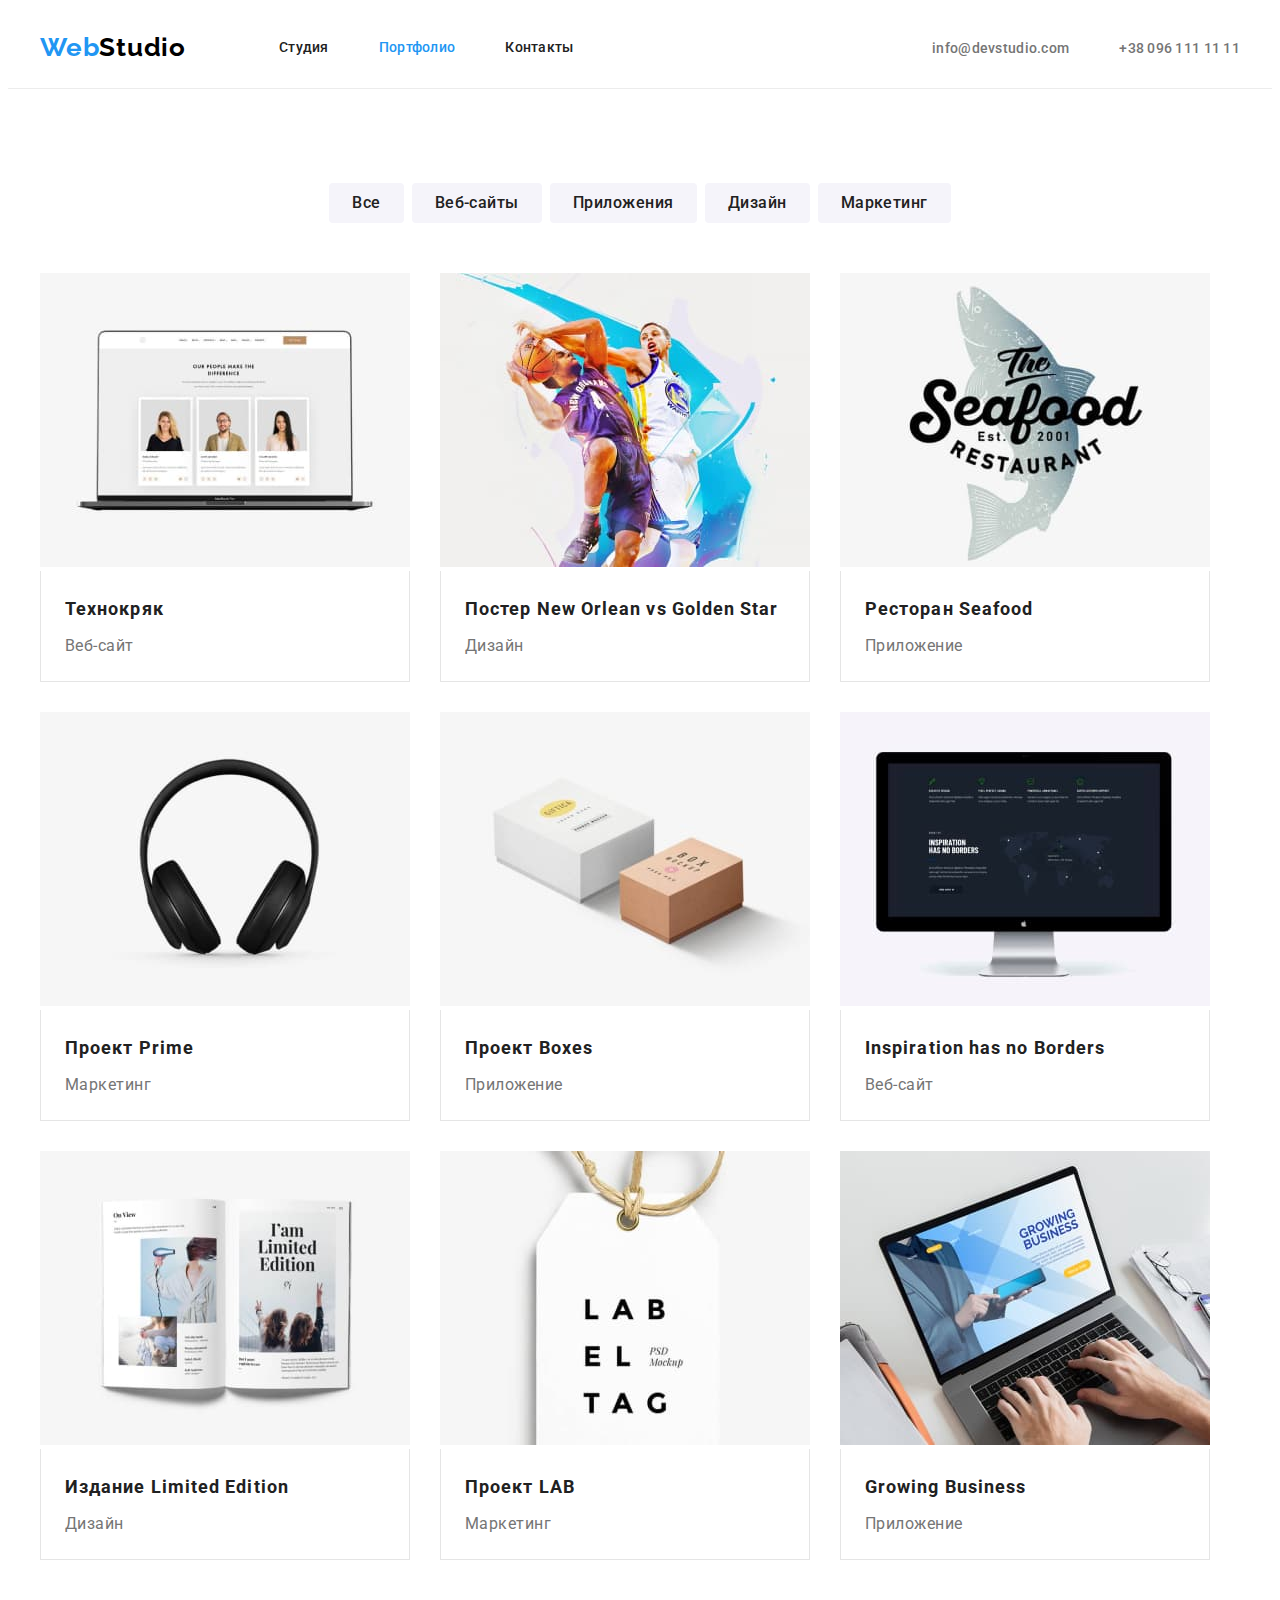
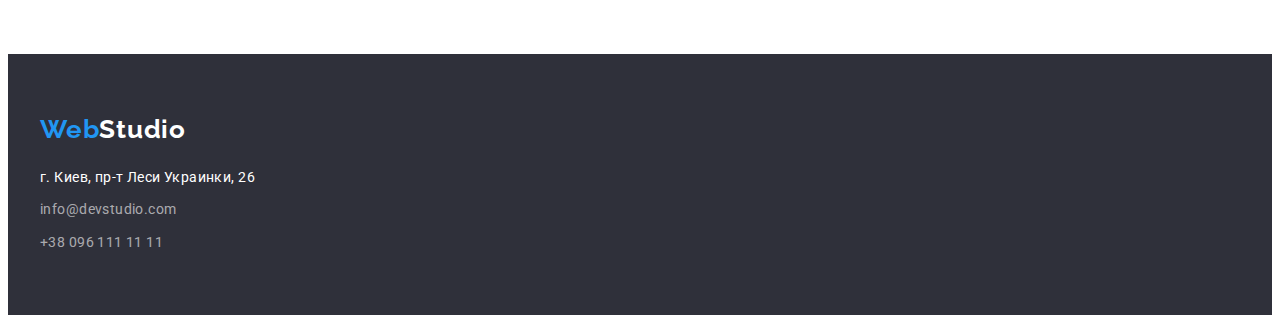
==== portfolio.html @ a5c8234f "Initial commit" ====
<!DOCTYPE html>
<html lang="en">
  <head>
    <meta charset="UTF-8" />
    <meta http-equiv="X-UA-Compatible" content="IE=edge" />
    <meta name="viewport" content="width=device-width, initial-scale=1.0" />
    <title>Портфолио</title>
    <link rel="preconnect" href="https://fonts.googleapis.com" />
    <link rel="preconnect" href="https://fonts.gstatic.com" crossorigin />
    <link
      href="https://fonts.googleapis.com/css2?family=Raleway:wght@700&family=Roboto:wght@400;500;700;900&display=swap"
      rel="stylesheet"
    />
    <link
      rel="stylesheet"
      href="https://cdnjs.cloudflare.com/ajax/libs/modern-normalize/1.1.0/modern-normalize.min.css"
      integrity="sha512-wpPYUAdjBVSE4KJnH1VR1HeZfpl1ub8YT/NKx4PuQ5NmX2tKuGu6U/JRp5y+Y8XG2tV+wKQpNHVUX03MfMFn9Q=="
      crossorigin="anonymous"
      referrerpolicy="no-referrer"
    />
    <link rel="stylesheet" href="./css/styles.css" />
  </head>
  <body>
    <header class="page-header">
      <div class="container main-nav">
        <nav class="nav">
          <a class="logo" href="./index.html" lang="en"> Web<span class="nav-logo">Studio</span></a>

          <ul class="nav-list">
            <li class="item"><a href="./index.html" class="link">Студия</a></li>
            <li class="item"><a href="./portfolio.html" class="link activ">Портфолио</a></li>
            <li class="item"><a href="./index.html" class="link">Контакты</a></li>
          </ul>
        </nav>
        <ul class="contact-list">
          <li class="item">
            <a href="mailto:info@devstudio.com" class="link">info@devstudio.com</a>
          </li>
          <li class="item"><a href="tel:+380961111111" class="link">+38 096 111 11 11</a></li>
        </ul>
      </div>
    </header>
    <main>
      <section class="filtr">
        <div class="container">
          <ul class="main-list">
            <li class="item"><button class="filtr-button" type="button">Все</button></li>
            <li class="item"><button class="filtr-button" type="button">Веб-сайты</button></li>
            <li class="item"><button class="filtr-button" type="button">Приложения</button></li>
            <li class="item"><button class="filtr-button" type="button">Дизайн</button></li>
            <li class="item"><button class="filtr-button" type="button">Маркетинг</button></li>
          </ul>

          <ul class="filtr-list">
            <li class="item">
              <a href="" class="filtr-link">
                <img
                  class="photo"
                  src="images/images-portfolio/img.jpg"
                  alt="Страница"
                  width="370"
                />
                <div class="portfolio">
                  <h2 class="filtr-title">Технокряк</h2>
                <p class="filtr-text">Веб-сайт</p>
                </div>
              </a>
            </li>
            <li class="item">
              <a href="" class="filtr-link">
                <img
                  class="photo"
                  src="images/images-portfolio/img1.jpg"
                  alt="Постер"
                  width="370"
                />
                <div class="portfolio">
                  <h2 class="filtr-title">Постер New Orlean vs Golden Star</h2>
                <p class="filtr-text">Дизайн</p>
                </div>
              </a>
            </li>
            <li class="item">
              <a href="" class="filtr-link">
                <img
                  class="photo"
                  src="images/images-portfolio/img2.jpg"
                  alt="Эмблема ресторана"
                  width="370"
                />
              <div class="portfolio">
                <h2 class="filtr-title">Ресторан Seafood</h2>
                <p class="filtr-text">Приложение</p>
              </div>
              </a>
            </li>
            <li class="item">
              <a href="" class="filtr-link">
                <img
                  class="photo"
                  src="images/images-portfolio/img3.jpg"
                  alt="Наушники"
                  width="370"
                />
                <div class="portfolio">
                  <h2 class="filtr-title">Проект Prime</h2>
                <p class="filtr-text">Маркетинг</p>
                </div>
              </a>
            </li>
            <li class="item">
              <a href="" class="filtr-link">
                <img
                  class="photo"
                  src="images/images-portfolio/img4.jpg"
                  alt="Коробки"
                  width="370"
                />
                <div class="portfolio">
                  <h2 class="filtr-title">Проект Boxes</h2>
                <p class="filtr-text">Приложение</p>
                </div>
              </a>
            </li>
            <li class="item">
              <a href="" class="filtr-link">
                <img
                  class="photo"
                  src="images/images-portfolio/img5.jpg"
                  alt="Веб-сайт"
                  width="370"
                />
                <div class="portfolio">
                  <h2 class="filtr-title">Inspiration has no Borders</h2>
                <p class="filtr-text">Веб-сайт</p>
                </div>
              </a>
            </li>
            <li class="item">
              <a href="" class="filtr-link">
                <img class="photo" src="images/images-portfolio/img6.jpg" alt="Книга" width="370" />
                <div class="portfolio">
                  <h2 class="filtr-title">Издание Limited Edition</h2>
                <p class="filtr-text">Дизайн</p>
                </div>
              </a>
            </li>
            <li class="item">
              <a href="" class="filtr-link">
                <img
                  class="photo"
                  src="images/images-portfolio/img7.jpg"
                  alt="Проект"
                  width="370"
                />
                <div class="portfolio">
                  <h2 class="filtr-title">Проект LAB</h2>
                <p class="filtr-text">Маркетинг</p>
                </div>
              </a>
            </li>
            <li class="item">
              <a href="" class="filtr-link">
                <img
                  class="photo"
                  src="images/images-portfolio/img8.jpg"
                  alt="Веб-страница"
                  width="370"
                />
                <div class="portfolio">
                  <h2 class="filtr-title">Growing Business</h2>
                <p class="filtr-text">Приложение</p>
                </div>
              </a>
            </li>
          </ul>
        </div>
      </section>
    </main>

    <!--Подвал-->
    <footer class="footer">
      <div class="container">
        <a class="logo vault" href="./index.html"> Web<span class="logo-down">Studio</span> </a>
        <address class="address">г. Киев, пр-т Леси Украинки, 26</address>
        <ul>
          <li class="footer-item"><a href="mailto:info@devstudio.com" class="footer-link">info@devstudio.com</a></li>
          <li class="footer-item"><a href="tel:+380961111111" class="footer-link">+38 096 111 11 11</a></li>
        </ul>
      </div>
    </footer>
  </body>
</html>
---- css/styles.css ----
:root {
    --primary-text-color: #757575;
    --title-text-color: #212121;
    --accent-color: #2196F3;
}

body {
    background-color: #FFFFFF;
    color: var(--primary-text-color);
    font-family: Roboto, sans-serif;
    
}

ul {
    list-style: none;
    margin: 0;
}



/* main-nav */
.main-nav {
    display: flex;
    align-items: center;

    
}

.container {
    width: 1200px;
    padding-left: 15px;
    padding-right: 15px;
    margin-right: auto;
    margin-left: auto;
}
.container ul {
    padding: 0;
}
.page-header {
    border-bottom: 1px solid #ECECEC;
}
/* logo */
.nav {
    display: flex;
    align-items: center;
}
.logo {
    
    color: var(--accent-color);
    font-family: Raleway, sans-serif;
    font-weight: 700;
    font-size: 26px;
    line-height: 1.20;
    letter-spacing: 0.03em;
    text-decoration: none;
    
}

.nav-logo {
    color: #000000;
    }

/* nav-list contact-list*/
.nav-list {
    display: flex;

    margin: 0;
    padding: 0;
    margin-left: 93px;
}

.nav-list .item + .item {
    margin-left: 50px;
}


.nav-list .link {
    display: block;
    padding-top: 32px;
    padding-bottom: 32px;

    color: var(--title-text-color);
    
    font-weight: 500;
    font-size: 14px;
    line-height: 1.14;
    letter-spacing: 0.02em;

    text-decoration: none;
    
}

.nav-list .activ {
    color:#2196F3;
}

.nav-list .link:hover,
.nav-list .link:focus,
.contact-list .link:hover,
.contact-list .link:focus {
    color: var(--accent-color);
}

.contact-list {
    display: flex;
    margin-left: auto;
    padding: 0;

}
.contact-list .item + .item {
    margin-left: 50px;
}


.contact-list .link {
    display: block;
    padding-top: 32px;
    padding-bottom: 32px;
    
    color: var(--primary-text-color);
    font-weight: 500;
    font-size: 14px;
    line-height: 16px;
    letter-spacing: 0.02em;

    text-decoration: none;
    
}

/* Герой */

.hero {
    background-color: #2F303A;
    text-align: center;
    padding-top: 200px;
    padding-bottom: 200px;
}

.hero-title {
    margin-top: 0;
    margin-bottom: 30px;
    margin-left: auto;
    margin-right: auto;
    width: 696px;

    color: #FFFFFF;

    font-weight: 900;
    font-size: 44px;
    line-height: 1.36;
    letter-spacing: 0.06em;
    

    text-transform: uppercase;
    }

.hero-button {
    border: 1px solid transparent;
    display: inline-block;
    border-radius: 4px;
    padding: 10px 32px;
    

    color: #FFFFFF;
    background-color: var(--accent-color);
    
    font-family: inherit;
    font-weight: 700;
    font-size: 16px;
    line-height: 1.88;
    letter-spacing: 0.06em;

    cursor: pointer;
}

.hero-button:hover,
.hero-button:focus {
    background-color: #188CE8;
}


/* section */

.section {
    padding-top: 94px;
    padding-bottom: 94px;
}

.section.no-padding {
    padding-top: 0;
}


.visually-hidden {
    position: absolute;
    width: 1px;
    height: 1px;
    margin: -1px;
    border: 0;
    padding: 0;

    white-space: nowrap;
    clip-path: inset(100%);
    clip: rect(0 0 0 0);
    overflow: hidden;
}

.feature-list {
    display: flex;
    margin-top: 0;
    
}

.feature-list .item {
    width: 270px;
}
.feature-list .item + .item {
    margin-left: 30px;
}

.section-title {
    margin-top: 0;
    margin-bottom: 50px;

    color: var(--title-text-color);

    font-weight: 700;
    font-size: 36px;
    line-height: 1.17;
    text-align: center;
    letter-spacing: 0.03em;
    
}
.activity-list {
    display: flex;
}

.activity-list .item + .item {
    margin-left: 30px;
}

.title {
    margin-top: 0;
    margin-bottom: 10px;
    color: var(--title-text-color);

    font-weight: 700;
    font-size: 14px;
    line-height: 1.14;
    letter-spacing: 0.03em;
    text-transform: uppercase;
    
}
.command{
    background-color: #F5F4FA;
}
.command-title {
    margin-top: 0;
    margin-bottom: 10px;

    color: var(--title-text-color);

    font-weight: 500;
    font-size: 16px;
    line-height: 1.19;
    text-align: center;
    letter-spacing: 0.03em;
    
}
.our-command {
    padding-top: 30px;
    padding-bottom: 30px;
}
.command-list {
    display: flex;
}

.command-list .item + .item {
    margin-left: 30px;
}

.command-list .text {
    font-weight: 400;
    font-size: 16px;
    line-height: 1.19;  
    text-align: center;
    letter-spacing: 0.03em;
}

.text {
    margin-top: 0;
    margin-bottom: 0;
}



/* Подвал */
.address {
    margin-bottom: 9px;
    color: #FFFFFF;

    font-style: normal;
    font-size: 14px;
    line-height: 1.71;
    letter-spacing: 0.03em;

}

.logo-down {
    color: #FFFFFF;
      
}

.container .logo {
    display: block;
}
.container .vault {
    margin-bottom: 20px;
}
.footer-link {
    color: rgba(255, 255, 255, 0.6);

    font-size: 14px;
    line-height: 1.71;  
    letter-spacing: 0.03em;

    text-decoration: none;
    
}
.footer-item:nth-last-child(2) {
    margin-bottom: 9px;
}

.footer-link:hover,
.footer-link:focus {
    color: var(--accent-color);

}

.footer {
    background-color: #2F303A;
    padding-top: 60px;
    padding-bottom: 60px;
}


/* Портфолио */
.filtr {
    padding-top: 94px;
    padding-bottom: 94px;
}

.main-list {
    display: flex;
    justify-content:center;

    margin-bottom: 50px;
}
.main-list .item + .item {
    margin-left: 8px;
}

.filtr-button {
    border: 1px solid transparent;
    display: inline-block;
    border-radius: 4px;
    padding: 6px 22px;

    color: var(--title-text-color);
    font-family: inherit;
    
    background-color: #F5F4FA;
    font-weight: 500;
    font-size: 16px;
    line-height: 1.63;
    letter-spacing: 0.03em;

    cursor: pointer;

}

.filtr-button:hover,
.filtr-button:focus {
    color: #FFFFFF;
    background-color: #2196F3;
}
 
.filtr-link {
    text-decoration: none;
    
}


.portfolio {
    border-right: 1px solid #E5E5E5;
    border-bottom: 1px solid #E5E5E5;
    border-left: 1px solid #E5E5E5;
    padding-top: 20px;
    padding-right: 24px;
    padding-bottom: 20px;
    padding-left: 24px;

}


.filtr-title {
    margin-top: 0; 
    margin-bottom: 4px;
    

    color: var(--title-text-color);

    font-weight: 700;
    font-size: 18px;
    line-height: 2;
    letter-spacing: 0.06em;

}

.filtr-list {
    display: flex;
    flex-wrap: wrap;
}

.filtr-list .item {
    width: 370px;
    margin-right: 30px;
    margin-bottom: 30px;
}
.filtr-list .item:nth-child(3n) {
    margin-right: 0;
}

.filtr-list .item:nth-last-child(-n + 3) {
    margin-bottom: 0;
}

.filtr-text {
    margin: 0;
    color: var(--primary-text-color);

    font-size: 16px;
    line-height: 1.88;
    letter-spacing: 0.03em;
    
    
}
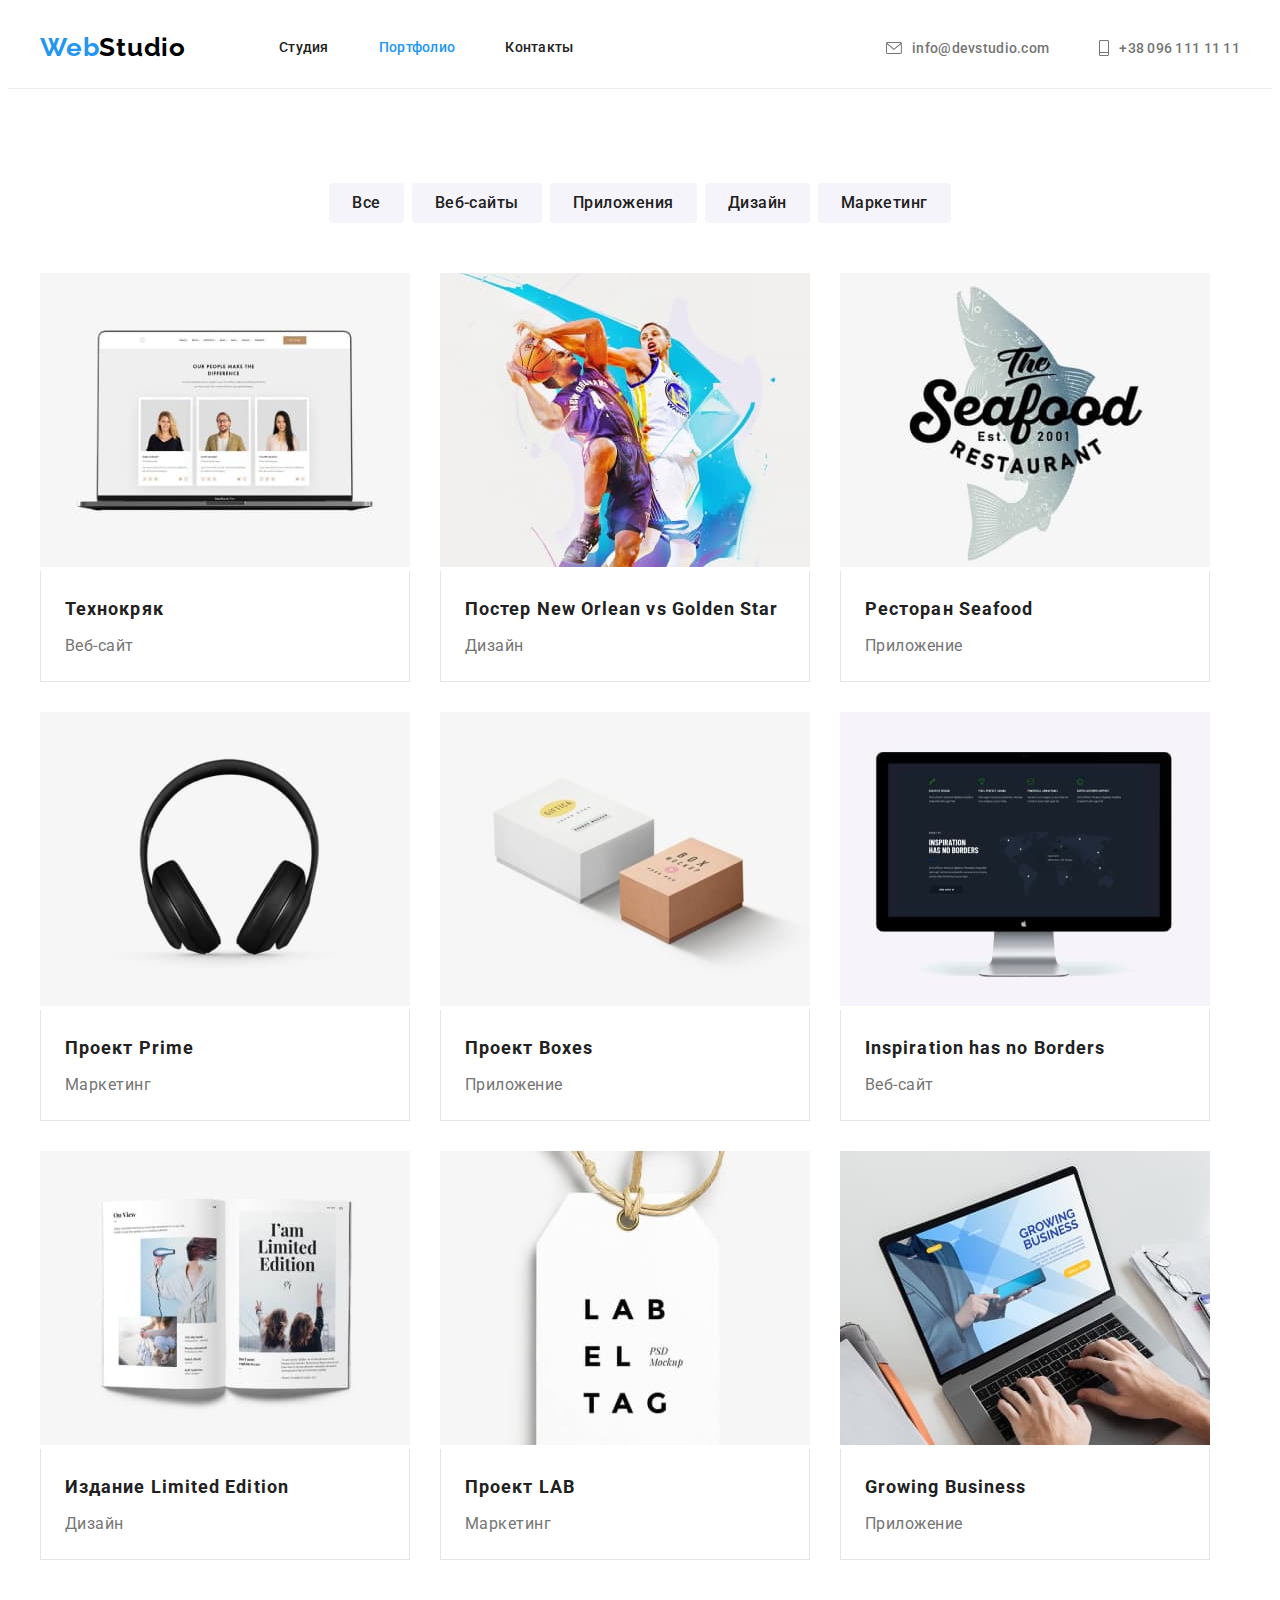
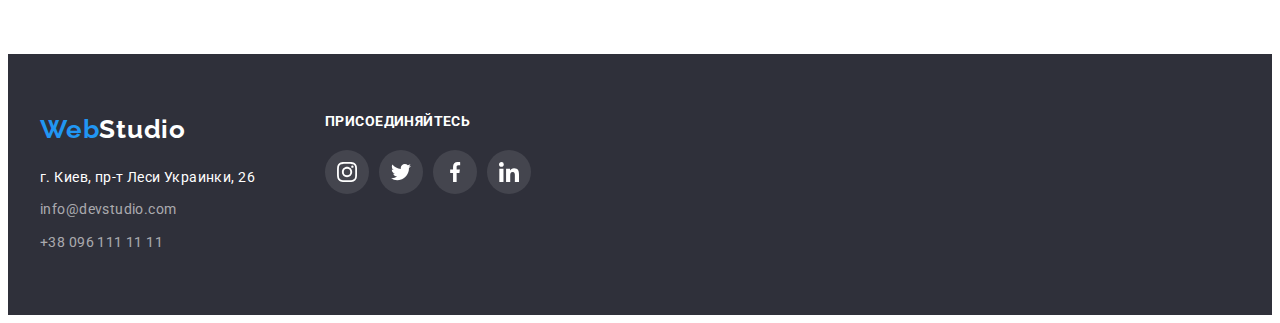
==== commit 97af9710: "Update styles.css" ====
--- a/portfolio.html
+++ b/portfolio.html
@@ -34,9 +34,21 @@
         </nav>
         <ul class="contact-list">
           <li class="item">
-            <a href="mailto:info@devstudio.com" class="link">info@devstudio.com</a>
+            <a href="mailto:info@devstudio.com" class="link">
+              <svg class="mail-icon" width="16" height="12">
+                <use href="./images/sprite.svg#icon-mail"></use>
+              </svg>
+              info@devstudio.com</a
+            >
           </li>
-          <li class="item"><a href="tel:+380961111111" class="link">+38 096 111 11 11</a></li>
+          <li class="item">
+            <a href="tel:+380961111111" class="link">
+              <svg class="phone-icon" width="10" height="16">
+                <use href="./images/sprite.svg#icon-phone"></use>
+              </svg>
+              +38 096 111 11 11</a
+            >
+          </li>
         </ul>
       </div>
     </header>
@@ -180,13 +192,76 @@
 
     <!--Подвал-->
     <footer class="footer">
-      <div class="container">
-        <a class="logo vault" href="./index.html"> Web<span class="logo-down">Studio</span> </a>
-        <address class="address">г. Киев, пр-т Леси Украинки, 26</address>
-        <ul>
-          <li class="footer-item"><a href="mailto:info@devstudio.com" class="footer-link">info@devstudio.com</a></li>
-          <li class="footer-item"><a href="tel:+380961111111" class="footer-link">+38 096 111 11 11</a></li>
-        </ul>
+      <div class="container div-footer">
+        <div class="contact">
+          <a class="logo vault" href="./index.html"> Web<span class="logo-down">Studio</span> </a>
+          <address class="address">г. Киев, пр-т Леси Украинки, 26</address>
+          <ul>
+            <li class="footer-item">
+              <a href="mailto:info@devstudio.com" class="footer-link">info@devstudio.com</a>
+            </li>
+            <li class="footer-item">
+              <a href="tel:+380961111111" class="footer-link">+38 096 111 11 11</a>
+            </li>
+          </ul>
+        </div>
+        <div class="join">
+          <h2 class="join-title">присоединяйтесь</h2>
+          <ul class="join-list">
+            <li class="join-item">
+              <a
+                class="join-link"
+                href=""
+                target="_blank"
+                rel="noopener noreferrer"
+                aria-label="иконка Instagram"
+              >
+                <svg class="join-icons" width="20" height="20">
+                  <use href="./images/sprite.svg#icon-instagram"></use>
+                </svg>
+              </a>
+            </li>
+            <li class="join-item">
+              <a
+                class="join-link"
+                href=""
+                target="_blank"
+                rel="noopener noreferrer"
+                aria-label="иконка Twitter"
+              >
+                <svg class="join-icons" width="20" height="20">
+                  <use href="./images/sprite.svg#icon-twitter"></use>
+                </svg>
+              </a>
+            </li>
+            <li class="join-item">
+              <a
+                class="join-link"
+                href=""
+                target="_blank"
+                rel="noopener noreferrer"
+                aria-label="иконка Facebook"
+              >
+                <svg class="join-icons" width="20" height="20">
+                  <use href="./images/sprite.svg#icon-facebook"></use>
+                </svg>
+              </a>
+            </li>
+            <li class="join-item">
+              <a
+                class="join-link"
+                href=""
+                target="_blank"
+                rel="noopener noreferrer"
+                aria-label="иконка Linkedin"
+              >
+                <svg class="join-icons" width="20" height="20">
+                  <use href="./images/sprite.svg#icon-linkedin"></use>
+                </svg>
+              </a>
+            </li>
+          </ul>
+        </div>
       </div>
     </footer>
   </body>
--- a/css/styles.css
+++ b/css/styles.css
@@ -127,13 +127,33 @@
     
 }
 
-/* Герой */
-
+.item .link {
+    display: flex;
+    align-items: center;
+}
+
+.mail-icon {
+    margin-right: 10px;
+    fill: currentColor;
+
+}
+
+.phone-icon {
+    margin-right: 10px;
+    fill: currentColor;
+}
 .hero {
     background-color: #2F303A;
     text-align: center;
     padding-top: 200px;
     padding-bottom: 200px;
+    margin-right: 10px;
+    background-image: linear-gradient(rgba(47, 48, 58, 0.4), rgba(47, 48, 58, 0.4)), url(../images/icons/Img.jpg);
+    background-size: cover;
+    background-position: center;
+    background-repeat: no-repeat;
+       
+    
 }
 
 .hero-title {
@@ -218,6 +238,56 @@
     margin-left: 30px;
 }
 
+/* icons */
+
+
+.icon-antena::before {
+    background-image: url(../images/icons/antenna.svg);
+
+}
+
+.icon-clock::before {
+    background-image: url(../images/icons/clock.svg);
+}
+
+.icon-diagram::before {
+    background-image: url(../images/icons/diagram.svg);
+}
+
+.icon-astronaut::before {
+    background-image: url(../images/icons/astronaut.svg);
+}
+.feature-list .item::before {
+    content: '';
+    display: block;
+    height: 120px;
+    margin-bottom: 30px;
+
+    background-size: center;
+    background-repeat: no-repeat;
+    background-position: center;
+    background-color: #F5F4FA;
+
+
+}
+
+.icon-antena::before {
+    background-image: url(../images/icons/antenna.svg);
+
+}
+
+.icon-clock::before {
+    background-image: url(../images/icons/clock.svg);
+}
+
+.icon-diagram::before {
+    background-image: url(../images/icons/diagram.svg);
+}
+
+.icon-astronaut::before {
+    background-image: url(../images/icons/astronaut.svg);
+}
+
 .section-title {
     margin-top: 0;
     margin-bottom: 50px;
@@ -273,6 +343,12 @@
 }
 .command-list {
     display: flex;
+}
+
+.command-list .item {
+    background: #FFFFFF;
+    box-shadow: 0px 1px 3px rgba(0, 0, 0, 0.12), 0px 1px 1px rgba(0, 0, 0, 0.14), 0px 2px 1px rgba(0, 0, 0, 0.2);
+    border-radius: 0px 0px 4px 4px;
 }
 
 .command-list .item + .item {
@@ -285,11 +361,97 @@
     line-height: 1.19;  
     text-align: center;
     letter-spacing: 0.03em;
+    margin-bottom: 16px;
 }
 
 .text {
     margin-top: 0;
     margin-bottom: 0;
+}
+/* clients */
+.client {
+    padding-top: 94px;
+    padding-bottom: 94px;
+}
+
+.clients-title {
+    margin-top: 0;
+    margin-bottom: 50px;
+    text-align: center;
+
+    font-size: 36px;
+    line-height: 1.17;
+    letter-spacing: 0.03em;
+    color: #212121;
+}
+.clients-list {
+    display: flex;
+    justify-content: center;
+    align-items: center;
+}
+
+.clients-link {
+    display: flex;
+    align-items: center;
+    justify-content: center;
+    width: 170px;
+    height: 92px;
+
+    border: 1px solid #AFB1B8;
+    border-radius: 4px;
+
+}
+
+.client-icons {
+    fill: #AFB1B8;
+}
+
+.client-item:not(:last-child) {
+    margin-right: 30px;
+}
+
+.client-icons:hover,
+.client-icons:focus {
+    fill: #2196F3;
+}
+
+/* social icons */
+
+.socials {
+    display: flex;
+    justify-content: center;
+    align-items: center;
+}
+
+.social-link {
+    display: flex;
+    align-items: center;
+    justify-content: center;
+    width: 44px;
+    height: 44px;
+
+    background-color: #FFFFFF;
+
+    border-radius: 50%;
+}
+
+.social-link:hover,
+.social-link:focus {
+    background-color: #2196F3;
+}
+
+
+.socials-items:not(:last-child) {
+    margin-right: 10px;
+}
+
+.social-icons {
+    fill: #AFB1B8;
+}
+
+.social-link:hover .social-icons,
+.social-link:focus .social-icons {
+    fill: #FFFFFF;
 }
 
 
@@ -317,6 +479,12 @@
 .container .vault {
     margin-bottom: 20px;
 }
+
+.container.div-footer {
+    display: flex;
+    
+ }
+
 .footer-link {
     color: rgba(255, 255, 255, 0.6);
 
@@ -341,6 +509,53 @@
     background-color: #2F303A;
     padding-top: 60px;
     padding-bottom: 60px;
+}
+
+
+.contact {
+    margin-right: 70px;
+}
+
+.join-title {
+    margin-top: 0;
+    margin-bottom: 20px;
+
+    font-weight: 700;
+    font-size: 14px;
+    line-height: 1.14;
+    letter-spacing: 0.03em;
+    text-transform: uppercase;
+        
+    color: #FFFFFF;
+}
+
+.join-list {
+    display: flex;
+    align-items: center;
+}
+.join-link {
+    display: flex;
+    align-items: center;
+    justify-content: center;
+    width: 44px;
+    height: 44px;
+
+    background-color: rgba(255, 255, 255, 0.1);
+
+    border-radius: 50%;
+}
+
+.join-item:not(:last-child) {
+    margin-right: 10px;
+}
+
+.join-icons {
+    fill: #FFFFFF;
+}
+
+.join-link:hover,
+.join-link:focus {
+    background-color: #2196F3;
 }
 
 
@@ -388,6 +603,12 @@
 .filtr-link {
     text-decoration: none;
     
+}
+
+.filtr-list .item:hover,
+.filtr-list .item:focus
+ {
+    box-shadow: 0px 4px 4px rgba(0, 0, 0, 0.25);
 }
 
 
@@ -435,6 +656,7 @@
     margin-bottom: 0;
 }
 
+
 .filtr-text {
     margin: 0;
     color: var(--primary-text-color);
@@ -446,3 +668,4 @@
     
 }
 
+
